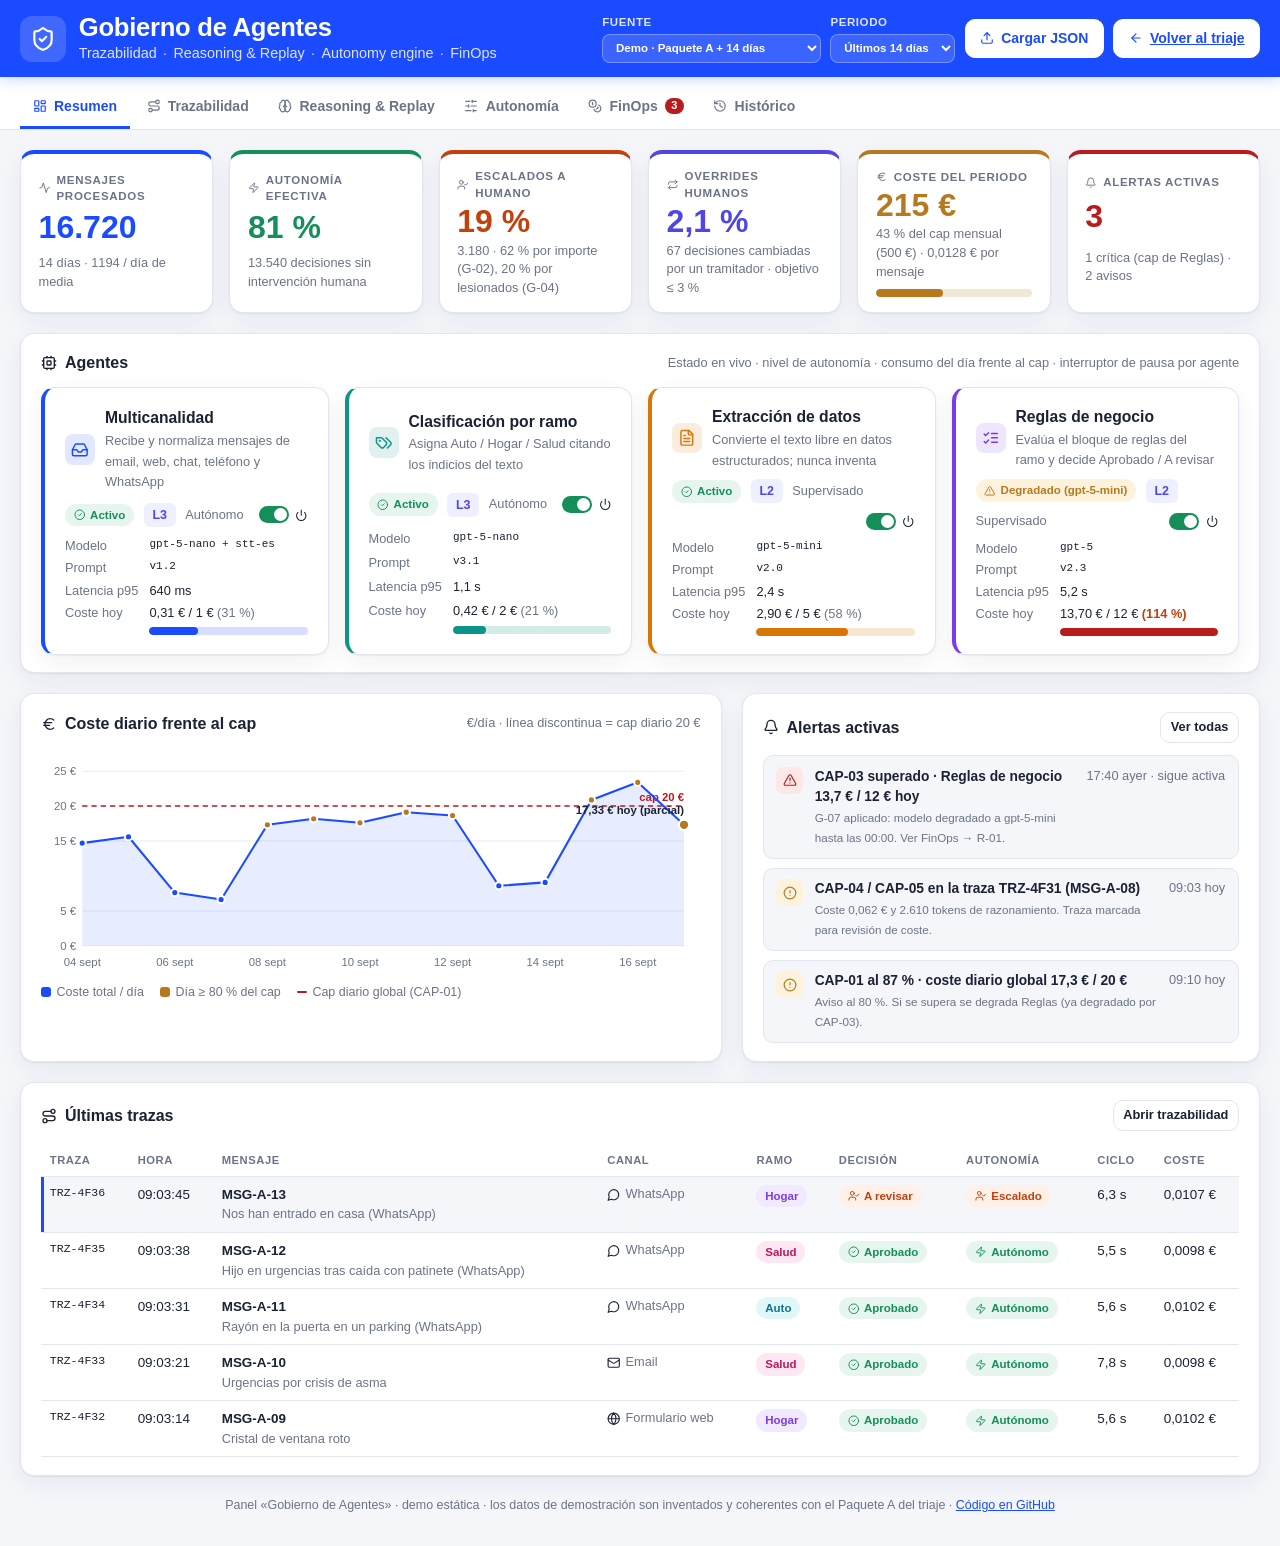
==== gobierno.html @ 25b513ad "Panel Gobierno de Agentes (maqueta), iconos Lucide en toda la web y fase Trazabilidad - Cabecera: «R" ====
<!DOCTYPE html>
<html lang="es">
<head>
  <meta charset="utf-8">
  <meta name="viewport" content="width=device-width, initial-scale=1">
  <title>Gobierno de Agentes — Triage de mensajes</title>
  <meta name="description" content="Panel de control agéntico del triaje de seguros: trazabilidad y observabilidad de los agentes, Reasoning & Replay, Autonomy engine y FinOps con caps de consumo.">
  <link rel="stylesheet" href="gobierno.css">
</head>
<body>
<header class="topbar">
  <div class="brand">
    <div class="brand-ico" id="brand-ico"></div>
    <div>
      <h1>Gobierno de Agentes</h1>
      <p class="sub"><span>Trazabilidad</span><span class="sep">·</span><span>Reasoning &amp; Replay</span><span class="sep">·</span><span>Autonomy engine</span><span class="sep">·</span><span>FinOps</span></p>
    </div>
  </div>
  <div class="right">
    <label class="f" style="color:rgba(255,255,255,.85)">Fuente
      <select id="fuente" aria-label="Fuente de datos" style="background:rgba(255,255,255,.14);color:#fff;border-color:rgba(255,255,255,.3)">
        <option value="demo">Demo · Paquete A + 14 días</option>
        <option value="sesion">Sesión actual (registro del triaje)</option>
        <option value="archivo" disabled>Archivo JSON cargado</option>
      </select>
    </label>
    <label class="f" style="color:rgba(255,255,255,.85)">Periodo
      <select id="periodo" aria-label="Periodo" style="background:rgba(255,255,255,.14);color:#fff;border-color:rgba(255,255,255,.3)">
        <option value="14">Últimos 14 días</option><option value="7">Últimos 7 días</option><option value="1">Hoy</option>
      </select>
    </label>
    <input id="file-json" type="file" accept="application/json,.json" hidden>
    <button class="btn btn-white" type="button" id="btn-json"></button>
    <a class="btn btn-white" id="btn-back" href="index.html"></a>
  </div>
</header>
<p id="fuente-status" class="foot" role="status" aria-live="polite" style="padding:.5rem 1rem 0"></p>
<nav class="tabs" id="tabs" aria-label="Secciones"></nav>
<div class="tip" id="tip"></div>

<!-- ───────────── RESUMEN ───────────── -->
<section class="view is-active" data-view="resumen">
  <div class="kpis" id="kpis"></div>
  <div class="card">
    <div class="card-head"><h2 id="h-agentes"></h2><span class="muted small">Estado en vivo · nivel de autonomía · consumo del día frente al cap · interruptor de pausa por agente</span></div>
    <div class="agents" id="agents"></div>
  </div>
  <div class="two">
    <div class="card">
      <div class="card-head"><h2 id="h-coste"></h2><span class="muted small" id="coste-sub">€/día · línea discontinua = cap diario</span></div>
      <div id="chart-coste"></div>
      <div class="legend" id="legend-coste"></div>
    </div>
    <div class="card">
      <div class="card-head"><h2 id="h-alertas"></h2><button class="btn btn-sm" type="button">Ver todas</button></div>
      <div class="alerts" id="alerts"></div>
    </div>
  </div>
  <div class="card">
    <div class="card-head"><h2 id="h-ultimas"></h2><button class="btn btn-sm" type="button" data-goto="trazas">Abrir trazabilidad</button></div>
    <div class="tw"><table><thead><tr><th>Traza</th><th>Hora</th><th>Mensaje</th><th>Canal</th><th>Ramo</th><th>Decisión</th><th>Autonomía</th><th>Ciclo</th><th>Coste</th></tr></thead><tbody id="ultimas"></tbody></table></div>
  </div>
</section>

<!-- ───────────── TRAZABILIDAD ───────────── -->
<section class="view" data-view="trazas">
  <div class="card">
    <div class="card-head">
      <h2 id="h-trazas"></h2>
      <div class="row">
        <label class="f">Agente<select id="f-agente"><option value="">Todos</option><option value="multicanal">Multicanalidad</option><option value="clasificacion">Clasificación</option><option value="extraccion">Extracción</option><option value="reglas">Reglas</option></select></label>
        <label class="f">Canal<select id="f-canal"><option value="">Todos</option><option value="email">Email</option><option value="web">Formulario web</option><option value="chat">Chat</option><option value="telefono">Teléfono</option><option value="whatsapp">WhatsApp</option></select></label>
        <label class="f">Decisión<select id="f-dec"><option value="">Todas</option><option value="DESPEJADO">Aprobado</option><option value="REVISION">A revisar</option></select></label>
        <label class="f">Resultado<select id="f-res"><option value="">Todos</option><option value="auto">Autónomo</option><option value="humano">Escalado a humano</option><option value="override">Con override</option><option value="incidencia">Con incidencia</option></select></label>
        <button class="btn btn-sm" type="button" id="btn-export-trazas"></button>
      </div>
    </div>
    <div class="tw"><table><thead><tr><th>Traza</th><th>Hora</th><th>Mensaje</th><th>Canal</th><th>Ramo</th><th>Decisión</th><th>Autonomía</th><th>Conf.</th><th>Ciclo</th><th>Tokens</th><th>Coste</th><th>Incidencias</th></tr></thead><tbody id="trazas"></tbody></table></div>
  </div>
  <div class="card" id="traza-detalle"></div>
</section>

<!-- ───────────── REASONING & REPLAY ───────────── -->
<section class="view" data-view="replay">
  <div class="two">
    <div class="card">
      <div class="card-head"><h2 id="h-reasoning"></h2><label class="f">Traza<select id="sel-traza"></select></label></div>
      <p class="muted small" style="margin-bottom:.8rem">Razonamiento resumido por agente tal y como quedó registrado (entrada → razonamiento → salida → políticas evaluadas). No es la cadena de pensamiento cruda del modelo: es el registro estructurado que devuelve cada agente.</p>
      <div class="steps" id="steps"></div>
    </div>
    <div class="detail">
      <div class="card">
        <div class="card-head"><h2 id="h-replay"></h2></div>
        <div class="row" style="margin-bottom:.8rem">
          <label class="f">Modo<select id="rp-modo"><option value="identico">Idéntico — mismos prompts y modelos (verificación determinista)</option><option value="whatif">What-if — cambiar modelo o versión de prompt</option></select></label>
          <label class="f">Modelo de Reglas<select id="rp-modelo"><option>gpt-5 (actual)</option><option>gpt-5-mini</option><option>gpt-5-nano</option></select></label>
          <label class="f">Prompt Reglas<select id="rp-prompt"><option>v2.3 (actual)</option><option>v2.4 (candidata)</option><option>v2.2</option></select></label>
          <button class="btn btn-primary btn-sm" type="button" id="btn-replay"></button>
        </div>
        <div class="diff" id="rp-diff"></div>
      </div>
      <div class="card">
        <div class="card-head"><h2 id="h-replays"></h2></div>
        <div class="tw"><table><thead><tr><th>Replay</th><th>Fecha</th><th>Traza</th><th>Modo</th><th>Cambio</th><th>Ramo</th><th>Decisión</th><th>Δ coste</th><th>Δ latencia</th><th>Usuario</th></tr></thead><tbody id="replays"></tbody></table></div>
      </div>
    </div>
  </div>
</section>

<!-- ───────────── AUTONOMÍA ───────────── -->
<section class="view" data-view="autonomia">
  <div class="kpis" id="kpis-aut"></div>
  <div class="card">
    <div class="card-head"><h2 id="h-niveles"></h2><span class="muted small">Cada agente opera en un nivel; el motor escala a humano cuando un guardrail no se cumple</span></div>
    <div class="levels" id="levels"></div>
    <div class="agents" id="agents-aut" style="margin-top:1rem"></div>
  </div>
  <div class="two">
    <div class="card">
      <div class="card-head"><h2 id="h-guardrails"></h2><button class="btn btn-sm" type="button" id="btn-new-policy"></button></div>
      <div class="tw"><table><thead><tr><th>Id</th><th>Agente</th><th>Condición</th><th>Acción</th><th>Disparos 14 d</th><th>Estado</th></tr></thead><tbody id="policies"></tbody></table></div>
    </div>
    <div class="card">
      <div class="card-head"><h2 id="h-cambios"></h2></div>
      <div class="tw"><table><thead><tr><th>Fecha</th><th>Agente</th><th>Cambio</th><th>Motivo</th><th>Usuario</th></tr></thead><tbody id="cambios"></tbody></table></div>
    </div>
  </div>
</section>

<!-- ───────────── FINOPS ───────────── -->
<section class="view" data-view="finops">
  <div class="kpis" id="kpis-fin"></div>
  <div class="card">
    <div class="card-head"><h2 id="h-caps"></h2><button class="btn btn-sm" type="button" id="btn-new-cap"></button></div>
    <div class="tw"><table><thead><tr><th>Cap</th><th>Ámbito</th><th>Tipo</th><th>Límite</th><th>Consumo</th><th style="min-width:180px">Uso</th><th>Acción al superar</th><th>Estado</th></tr></thead><tbody id="caps"></tbody></table></div>
  </div>
  <div class="two">
    <div class="card">
      <div class="card-head"><h2 id="h-coste-ag"></h2><span class="muted small">€/día apilado por agente</span></div>
      <div id="chart-stack"></div>
      <div class="legend" id="legend-stack"></div>
    </div>
    <div class="card">
      <div class="card-head"><h2 id="h-tokens"></h2><span class="muted small">Lote actual · miles de tokens</span></div>
      <div id="chart-tokens"></div>
      <div class="legend" id="legend-tokens"></div>
    </div>
  </div>
  <div class="card">
    <div class="card-head"><h2 id="h-reco"></h2></div>
    <div class="alerts" id="recos"></div>
  </div>
</section>

<!-- ───────────── HISTÓRICO ───────────── -->
<section class="view" data-view="historico">
  <div class="card">
    <div class="card-head"><h2 id="h-hist"></h2><div class="chips" id="hist-chips"></div></div>
    <div class="timeline" id="timeline"></div>
  </div>
</section>
<p class="foot">Panel «Gobierno de Agentes» · demo estática · los datos de demostración son inventados y coherentes con el Paquete A del triaje · <a href="https://github.com/nachoenjuto/fnol-triage" target="_blank" rel="noopener">Código en GitHub</a></p>
  <script src="icons.js"></script>
  <script src="data/gobierno.js"></script>
  <script src="gobierno.js"></script>
</body>
</html>
---- gobierno.css ----
/* Panel «Gobierno de Agentes» — hoja autosuficiente con los mismos tokens que styles.css */
:root {
  --bg: #f4f6fa; --surface: #ffffff; --text: #1a2233; --muted: #6b7486; --border: #e1e6ef;
  --primary: #1B4BFF; --header: #1B4BFF; --primary-ink: #fff;
  --ok: #148f5a; --ok-bg: #e6f6ee; --review: #c2410c; --review-bg: #fff1e8; --time: #4f46e5; --time-bg: #eef0ff;
  --warn: #b7791f; --warn-bg: #fdf3dc; --crit: #b91c1c; --crit-bg: #fde8e8;
  --auto: #0e7490; --auto-bg: #e0f7fa; --hogar: #7c3aed; --hogar-bg: #f1eafe; --salud: #be185d; --salud-bg: #fce7f3;
  --ag-multicanal: #1B4BFF; --ag-clasificacion: #0d9488; --ag-extraccion: #d97706; --ag-reglas: #7c3aed; --ag-ia: #4f46e5; --ag-local: #6b7486;
  --grid: #e8ecf3; --radius: 14px; --shadow: 0 1px 2px rgba(20,30,60,.06), 0 8px 24px rgba(20,30,60,.06);
  color-scheme: light;
}
@media (prefers-color-scheme: dark) { :root:not([data-theme="light"]) {
  --bg: #0f1420; --surface: #182034; --text: #e8ecf5; --muted: #97a1b8; --border: #2a3450;
  --ok-bg: #0f2e22; --review-bg: #3a1d0e; --time-bg: #1c1f4a; --warn-bg: #3a2c07; --crit-bg: #3b1212;
  --auto-bg: #0b2f36; --hogar-bg: #2a1a4d; --salud-bg: #451028;
  --ag-multicanal: #4f7bff; --ag-clasificacion: #0fa393; --ag-extraccion: #c47e14; --ag-reglas: #9b7cf5; --ag-ia: #8b87f5; --ag-local: #97a1b8;
  --grid: #24304a; --shadow: 0 1px 2px rgba(0,0,0,.4), 0 8px 24px rgba(0,0,0,.35); color-scheme: dark; } }
:root[data-theme="dark"] {
  --bg: #0f1420; --surface: #182034; --text: #e8ecf5; --muted: #97a1b8; --border: #2a3450;
  --ok-bg: #0f2e22; --review-bg: #3a1d0e; --time-bg: #1c1f4a; --warn-bg: #3a2c07; --crit-bg: #3b1212;
  --auto-bg: #0b2f36; --hogar-bg: #2a1a4d; --salud-bg: #451028;
  --ag-multicanal: #4f7bff; --ag-clasificacion: #0fa393; --ag-extraccion: #c47e14; --ag-reglas: #9b7cf5; --ag-ia: #8b87f5; --ag-local: #97a1b8;
  --grid: #24304a; --shadow: 0 1px 2px rgba(0,0,0,.4), 0 8px 24px rgba(0,0,0,.35); color-scheme: dark; }

* { box-sizing: border-box; }
body { margin: 0; font-family: -apple-system, BlinkMacSystemFont, "Segoe UI", Inter, Roboto, sans-serif; background: var(--bg); color: var(--text); line-height: 1.45; font-size: 14px; }
h1, h2, h3, h4, p { margin: 0; }
h1 { font-size: 1.6rem; letter-spacing: -.01em; line-height: 1.1; }
h2 { font-size: 1rem; }
h3 { font-size: .72rem; text-transform: uppercase; letter-spacing: .07em; color: var(--muted); font-weight: 700; }
a { color: var(--primary); }
svg.i, svg.lucide-svg { width: 1em; height: 1em; flex: none; vertical-align: -.15em; }
.mono { font-family: ui-monospace, SFMono-Regular, Menlo, monospace; font-size: .86em; }
.tnum { font-variant-numeric: tabular-nums; }
.muted { color: var(--muted); }
.small { font-size: .8rem; }

/* Cabecera igual que la app */
.topbar { display: flex; align-items: center; justify-content: space-between; gap: 1rem; padding: .8rem 1.25rem; background: var(--header); color: #fff; position: sticky; top: 0; z-index: 5; box-shadow: 0 2px 12px rgba(27,75,255,.25); }
.brand { display: flex; align-items: center; gap: .8rem; }
.brand-ico { width: 46px; height: 46px; border-radius: 12px; background: rgba(255,255,255,.16); display: grid; place-items: center; }
.brand-ico svg { width: 26px; height: 26px; }
.brand .sub { color: rgba(255,255,255,.85); font-size: .9rem; display: flex; gap: .4rem; flex-wrap: wrap; align-items: center; margin-top: .15rem; }
.brand .sub .sep { color: #ffd166; }
.topbar .right { display: flex; align-items: center; gap: .6rem; flex-wrap: wrap; }
.btn { font: inherit; font-weight: 600; padding: .5rem .9rem; border-radius: 10px; cursor: pointer; border: 1px solid var(--border); background: var(--surface); color: var(--text); display: inline-flex; align-items: center; gap: .45rem; transition: background .15s, transform .06s; }
.btn:hover { background: var(--bg); } .btn:active { transform: translateY(1px); }
.btn:focus-visible { outline: 2px solid var(--primary); outline-offset: 2px; }
.btn-primary { background: var(--primary); color: #fff; border-color: var(--primary); } .btn-primary:hover { background: #1849c9; }
.btn-sm { padding: .32rem .6rem; font-size: .8rem; }
.btn-white { background: #fff; color: var(--header); border-color: #fff; } .btn-white:hover { background: #eef2ff; }
.pill { font-size: .72rem; font-weight: 700; padding: .18rem .55rem; border-radius: 999px; white-space: nowrap; display: inline-flex; align-items: center; gap: .3rem; }
.pill-ok { background: var(--ok-bg); color: var(--ok); } .pill-review { background: var(--review-bg); color: var(--review); }
.pill-warn { background: var(--warn-bg); color: var(--warn); } .pill-crit { background: var(--crit-bg); color: var(--crit); }
.pill-time { background: var(--time-bg); color: var(--time); } .pill-muted { background: var(--bg); color: var(--muted); border: 1px solid var(--border); }
.pill-auto { background: var(--auto-bg); color: var(--auto); } .pill-hogar { background: var(--hogar-bg); color: var(--hogar); } .pill-salud { background: var(--salud-bg); color: var(--salud); }
.ag { --c: var(--primary); display: inline-flex; align-items: center; gap: .35rem; font-weight: 600; }
.ag .dot { width: .6rem; height: .6rem; border-radius: 3px; background: var(--c); flex: none; }
.ag-ico { --c: var(--primary); width: 1.9rem; height: 1.9rem; border-radius: 8px; display: inline-grid; place-items: center; color: var(--c); background: color-mix(in srgb, var(--c) 13%, transparent); flex: none; }
.ag-ico svg { width: 1.1rem; height: 1.1rem; }

/* Pestañas */
.tabs { display: flex; gap: .25rem; padding: .6rem 1.25rem 0; background: var(--surface); border-bottom: 1px solid var(--border); overflow-x: auto; position: sticky; top: 63px; z-index: 4; }
.tab { font: inherit; font-weight: 600; color: var(--muted); background: none; border: 0; border-bottom: 3px solid transparent; padding: .6rem .8rem; cursor: pointer; white-space: nowrap; display: inline-flex; align-items: center; gap: .45rem; }
.tab:hover { color: var(--text); } .tab.is-active { color: var(--primary); border-bottom-color: var(--primary); }
.tab .n { font-size: .68rem; background: var(--crit); color: #fff; border-radius: 999px; padding: 0 .4rem; }
.view { display: none; padding: 1.25rem; gap: 1.25rem; grid-template-columns: 1fr; max-width: 1400px; margin: 0 auto; }
.view.is-active { display: grid; }
.card { background: var(--surface); border: 1px solid var(--border); border-radius: var(--radius); padding: 1.1rem 1.25rem; box-shadow: var(--shadow); min-width: 0; }
.card-head { display: flex; justify-content: space-between; align-items: center; gap: 1rem; flex-wrap: wrap; margin-bottom: .8rem; }
.card-head h2 { display: flex; align-items: center; gap: .5rem; }
.two { display: grid; grid-template-columns: 1.15fr .85fr; gap: 1.25rem; } .three { display: grid; grid-template-columns: repeat(3, 1fr); gap: 1.25rem; }
@media (max-width: 960px) { .two, .three { grid-template-columns: 1fr; } }

/* KPI */
.kpis { display: grid; grid-template-columns: repeat(auto-fit, minmax(190px, 1fr)); gap: 1rem; }
.kpi { border-top: 4px solid var(--border); display: grid; gap: .2rem; padding: .9rem 1.1rem; }
.kpi .l { font-size: .72rem; font-weight: 700; text-transform: uppercase; letter-spacing: .06em; color: var(--muted); display: flex; align-items: center; gap: .4rem; }
.kpi .v { font-size: 2rem; font-weight: 800; line-height: 1.05; }
.kpi .s { font-size: .8rem; color: var(--muted); }
.kpi-ok { border-top-color: var(--ok); } .kpi-ok .v { color: var(--ok); }
.kpi-review { border-top-color: var(--review); } .kpi-review .v { color: var(--review); }
.kpi-time { border-top-color: var(--time); } .kpi-time .v { color: var(--time); }
.kpi-warn { border-top-color: var(--warn); } .kpi-warn .v { color: var(--warn); }
.kpi-crit { border-top-color: var(--crit); } .kpi-crit .v { color: var(--crit); }
.kpi-primary { border-top-color: var(--primary); } .kpi-primary .v { color: var(--primary); }
.meter { height: 8px; border-radius: 999px; background: color-mix(in srgb, var(--c, var(--primary)) 18%, transparent); overflow: hidden; margin-top: .3rem; }
.meter > i { display: block; height: 100%; background: var(--c, var(--primary)); border-radius: 999px; }

/* Agentes */
.agents { display: grid; grid-template-columns: repeat(auto-fit, minmax(250px, 1fr)); gap: 1rem; }
.agent { --c: var(--primary); border-left: 4px solid var(--c); display: grid; gap: .55rem; }
.agent .top { display: flex; align-items: center; gap: .6rem; }
.agent .top strong { font-size: .98rem; }
.agent dl { display: grid; grid-template-columns: max-content 1fr; gap: .2rem .7rem; margin: 0; font-size: .8rem; }
.agent dt { color: var(--muted); } .agent dd { margin: 0; }
.switch { display: inline-flex; align-items: center; gap: .4rem; font-size: .78rem; font-weight: 600; margin-left: auto; cursor: pointer; }
.switch i { width: 30px; height: 17px; border-radius: 999px; background: var(--ok); position: relative; display: inline-block; }
.switch i::after { content: ''; position: absolute; top: 2px; left: 15px; width: 13px; height: 13px; border-radius: 50%; background: #fff; }
.switch.off i { background: var(--muted); } .switch.off i::after { left: 2px; }

/* Tablas */
.tw { overflow-x: auto; }
table { width: 100%; border-collapse: collapse; font-size: .84rem; }
th, td { text-align: left; padding: .5rem .55rem; border-bottom: 1px solid var(--border); vertical-align: top; white-space: nowrap; }
th { font-size: .7rem; text-transform: uppercase; letter-spacing: .05em; color: var(--muted); }
td.wrap { white-space: normal; min-width: 220px; }
tbody tr.clickable { cursor: pointer; } tbody tr.clickable:hover, tbody tr.is-sel { background: var(--bg); }
tr.is-sel td:first-child { box-shadow: inset 3px 0 0 var(--primary); }

/* Alertas */
.alerts { display: grid; gap: .55rem; }
.alert { display: grid; grid-template-columns: auto 1fr auto; gap: .7rem; align-items: start; padding: .65rem .8rem; border-radius: 10px; border: 1px solid var(--border); background: var(--bg); }
.alert .ico { width: 1.7rem; height: 1.7rem; border-radius: 7px; display: grid; place-items: center; }
.alert.crit .ico { background: var(--crit-bg); color: var(--crit); } .alert.warn .ico { background: var(--warn-bg); color: var(--warn); } .alert.info .ico { background: var(--time-bg); color: var(--time); } .alert.ok .ico { background: var(--ok-bg); color: var(--ok); }
.alert b { display: block; font-size: .86rem; } .alert small { color: var(--muted); }

/* Gráficos */
.chart { width: 100%; height: auto; display: block; }
.chart text { fill: var(--muted); font-size: 11px; font-family: inherit; }
.chart .grid line { stroke: var(--grid); stroke-width: 1; }
.chart .axis { stroke: var(--border); }
.legend { display: flex; gap: 1rem; flex-wrap: wrap; font-size: .78rem; color: var(--muted); margin-top: .5rem; }
.legend span { display: inline-flex; align-items: center; gap: .35rem; }
.legend i { width: 10px; height: 10px; border-radius: 3px; display: inline-block; }
.tip { position: fixed; pointer-events: none; background: var(--text); color: var(--bg); font-size: .75rem; padding: .35rem .55rem; border-radius: 6px; z-index: 20; display: none; white-space: nowrap; }

/* Waterfall de spans */
.spans { display: grid; gap: .45rem; }
.span { display: grid; grid-template-columns: 150px 1fr 110px; gap: .7rem; align-items: center; font-size: .8rem; }
.span .bar { --c: var(--primary); height: 18px; position: relative; background: color-mix(in srgb, var(--c) 10%, transparent); border-radius: 5px; }
.span .bar i { position: absolute; top: 0; height: 100%; background: var(--c); border-radius: 5px; opacity: .85; }
.span .bar em { position: absolute; top: 0; height: 100%; display: flex; align-items: center; font-style: normal; font-size: .7rem; padding-left: .35rem; color: var(--text); }
.span .r { text-align: right; color: var(--muted); }
.detail { display: grid; gap: 1rem; }
.kv { display: grid; grid-template-columns: max-content 1fr; gap: .25rem .8rem; margin: 0; font-size: .82rem; }
.kv dt { color: var(--muted); font-weight: 600; } .kv dd { margin: 0; overflow-wrap: anywhere; }
.box { background: var(--bg); border: 1px solid var(--border); border-radius: 9px; padding: .7rem .8rem; font-size: .82rem; }

/* Reasoning */
.steps { display: grid; gap: .8rem; }
.step { --c: var(--primary); border-left: 3px solid var(--c); padding: .2rem 0 .2rem .9rem; display: grid; gap: .4rem; }
.step .h { display: flex; align-items: center; gap: .5rem; flex-wrap: wrap; }
.step ul { margin: 0; padding-left: 1.1rem; font-size: .82rem; display: grid; gap: .15rem; }
.step .io { display: grid; grid-template-columns: 1fr 1fr; gap: .6rem; } @media (max-width: 760px) { .step .io { grid-template-columns: 1fr; } }
.policy { display: inline-flex; align-items: center; gap: .3rem; font-size: .72rem; font-weight: 600; padding: .1rem .45rem; border-radius: 6px; border: 1px solid var(--border); }
.policy.pass { color: var(--ok); } .policy.fail { color: var(--crit); background: var(--crit-bg); border-color: transparent; } .policy.na { color: var(--muted); }
.diff { display: grid; grid-template-columns: 1fr 1fr; gap: .8rem; } @media (max-width: 760px) { .diff { grid-template-columns: 1fr; } }
.diff .box h4 { font-size: .75rem; text-transform: uppercase; letter-spacing: .05em; color: var(--muted); margin-bottom: .4rem; }
.delta { font-weight: 700; } .delta.down { color: var(--ok); } .delta.up { color: var(--review); } .delta.same { color: var(--muted); }
.row { display: flex; gap: .6rem; align-items: center; flex-wrap: wrap; }
select, input[type="text"] { font: inherit; padding: .4rem .55rem; border: 1px solid var(--border); border-radius: 8px; background: var(--bg); color: var(--text); }
label.f { display: grid; gap: .2rem; font-size: .72rem; font-weight: 700; text-transform: uppercase; letter-spacing: .05em; color: var(--muted); }
.chips { display: flex; gap: .4rem; flex-wrap: wrap; }
.chip { font: inherit; font-size: .78rem; font-weight: 600; padding: .25rem .65rem; border-radius: 999px; border: 1px solid var(--border); background: var(--surface); color: var(--muted); cursor: pointer; }
.chip.is-active { background: var(--primary); color: #fff; border-color: var(--primary); }

/* Niveles de autonomía */
.levels { display: grid; grid-template-columns: repeat(4, 1fr); gap: .6rem; } @media (max-width: 760px) { .levels { grid-template-columns: 1fr 1fr; } }
.level { border: 1px solid var(--border); border-radius: 10px; padding: .6rem .7rem; font-size: .8rem; display: grid; gap: .2rem; }
.level b { font-size: .95rem; } .level.is-cur { border-color: var(--primary); background: var(--time-bg); }
.lvl { display: inline-grid; place-items: center; min-width: 2rem; height: 1.5rem; border-radius: 6px; font-weight: 800; font-size: .78rem; background: var(--time-bg); color: var(--time); }

/* Histórico */
.timeline { display: grid; gap: 0; }
.day { font-size: .72rem; font-weight: 700; text-transform: uppercase; letter-spacing: .06em; color: var(--muted); padding: .9rem 0 .4rem; border-bottom: 1px solid var(--border); }
.ev { display: grid; grid-template-columns: 58px 1.9rem 1fr auto; gap: .7rem; align-items: start; padding: .55rem 0; border-bottom: 1px solid var(--border); font-size: .84rem; }
.ev .t { color: var(--muted); font-variant-numeric: tabular-nums; padding-top: .15rem; }
.ev .ico { width: 1.7rem; height: 1.7rem; border-radius: 7px; display: grid; place-items: center; color: var(--c); background: color-mix(in srgb, var(--c) 13%, transparent); }
.ev small { color: var(--muted); display: block; }
.foot { text-align: center; color: var(--muted); font-size: .78rem; padding: 0 1rem 2rem; }
.foot:empty { display: none; }
.topbar label.f { color: rgba(255,255,255,.85); }
@media (max-width: 600px) { .topbar { flex-direction: column; align-items: flex-start; } .tabs { top: 0; position: static; } .span { grid-template-columns: 1fr; gap: .2rem; } .span .r { text-align: left; } .alert { grid-template-columns: auto 1fr; } .kpi .v { font-size: 1.6rem; } }
@media (prefers-reduced-motion: reduce) { * { transition: none !important; } }
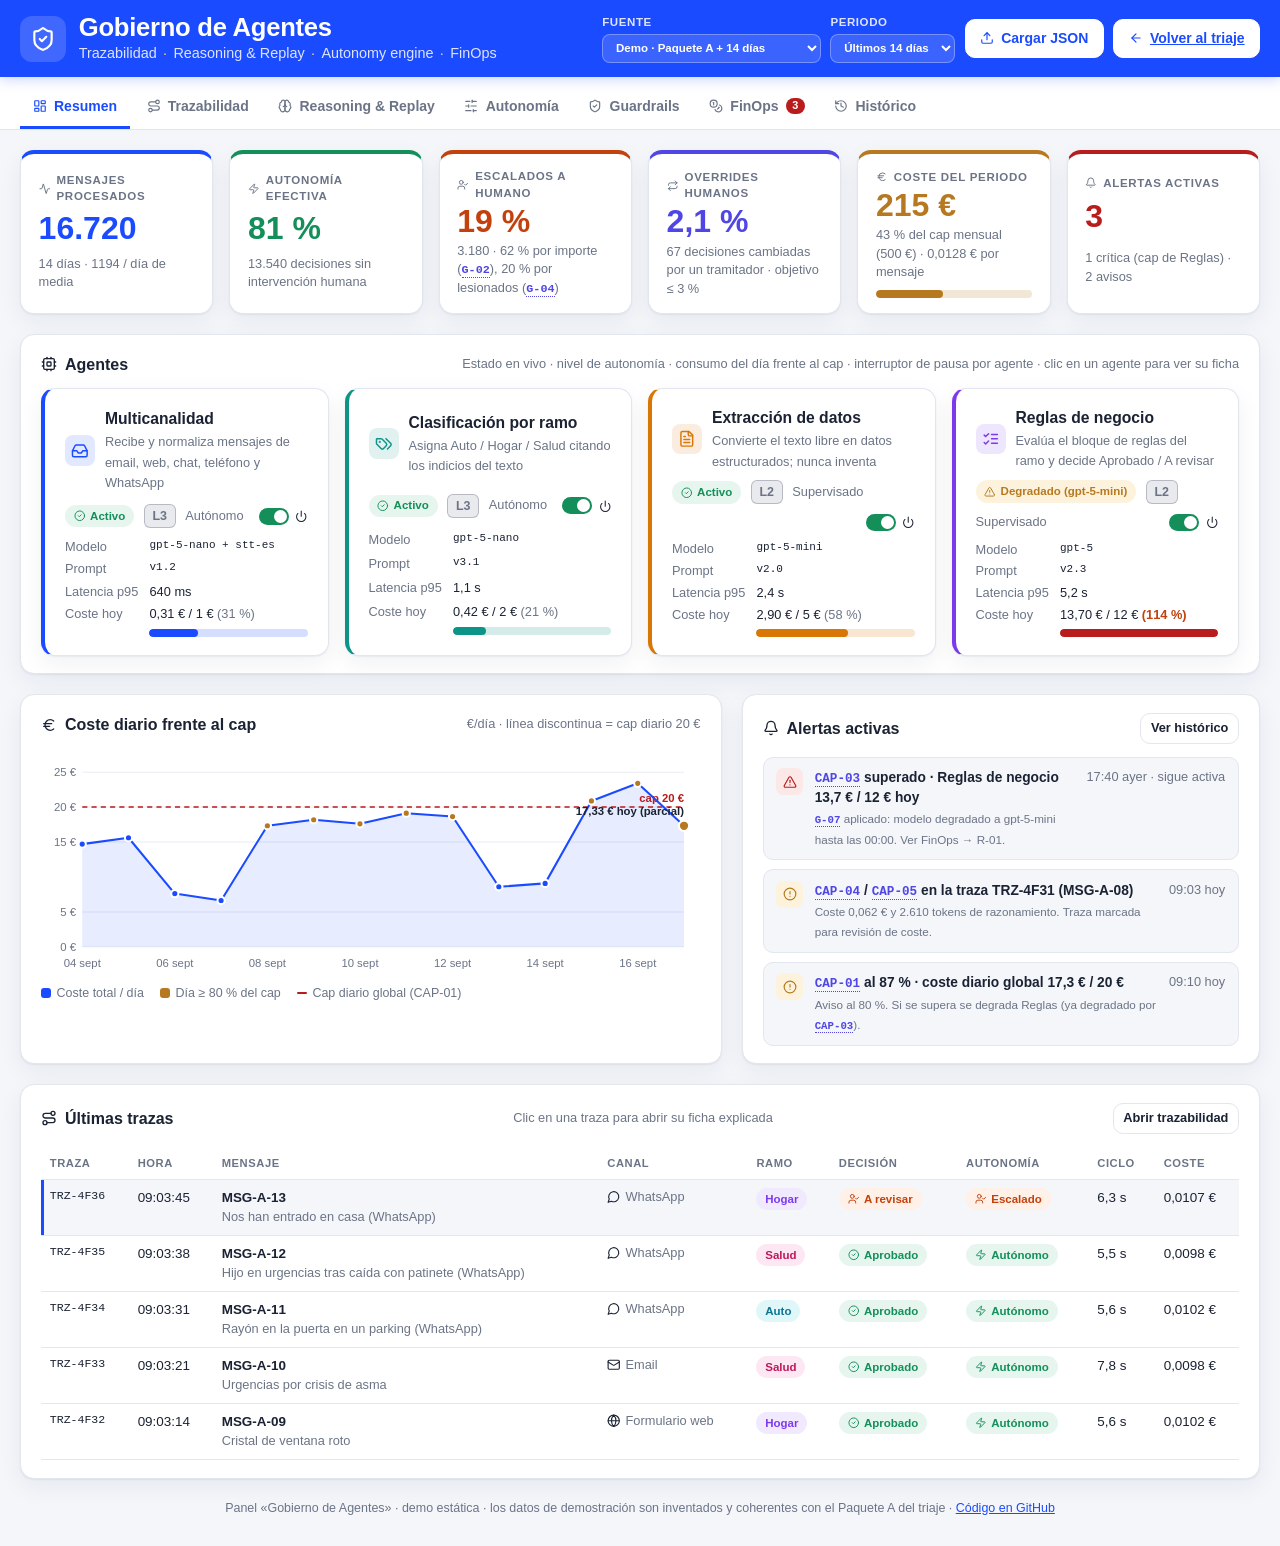
==== commit 412e9b38: "Panel de gobierno v2: Guardrails, fichas modales, panel fijo, modelos y gráficos interactivos - Pest" ====
--- a/gobierno.html
+++ b/gobierno.html
@@ -42,7 +42,7 @@
 <section class="view is-active" data-view="resumen">
   <div class="kpis" id="kpis"></div>
   <div class="card">
-    <div class="card-head"><h2 id="h-agentes"></h2><span class="muted small">Estado en vivo · nivel de autonomía · consumo del día frente al cap · interruptor de pausa por agente</span></div>
+    <div class="card-head"><h2 id="h-agentes"></h2><span class="muted small">Estado en vivo · nivel de autonomía · consumo del día frente al cap · interruptor de pausa por agente · clic en un agente para ver su ficha</span></div>
     <div class="agents" id="agents"></div>
   </div>
   <div class="two">
@@ -52,44 +52,57 @@
       <div class="legend" id="legend-coste"></div>
     </div>
     <div class="card">
-      <div class="card-head"><h2 id="h-alertas"></h2><button class="btn btn-sm" type="button">Ver todas</button></div>
+      <div class="card-head"><h2 id="h-alertas"></h2><button class="btn btn-sm" type="button" data-goto="historico">Ver histórico</button></div>
       <div class="alerts" id="alerts"></div>
     </div>
   </div>
   <div class="card">
-    <div class="card-head"><h2 id="h-ultimas"></h2><button class="btn btn-sm" type="button" data-goto="trazas">Abrir trazabilidad</button></div>
+    <div class="card-head"><h2 id="h-ultimas"></h2><span class="muted small">Clic en una traza para abrir su ficha explicada</span><button class="btn btn-sm" type="button" data-goto="trazas">Abrir trazabilidad</button></div>
     <div class="tw"><table><thead><tr><th>Traza</th><th>Hora</th><th>Mensaje</th><th>Canal</th><th>Ramo</th><th>Decisión</th><th>Autonomía</th><th>Ciclo</th><th>Coste</th></tr></thead><tbody id="ultimas"></tbody></table></div>
   </div>
 </section>
 
 <!-- ───────────── TRAZABILIDAD ───────────── -->
 <section class="view" data-view="trazas">
+  <div class="card detalle-fijo" id="traza-detalle"></div>
   <div class="card">
     <div class="card-head">
       <h2 id="h-trazas"></h2>
       <div class="row">
-        <label class="f">Agente<select id="f-agente"><option value="">Todos</option><option value="multicanal">Multicanalidad</option><option value="clasificacion">Clasificación</option><option value="extraccion">Extracción</option><option value="reglas">Reglas</option></select></label>
-        <label class="f">Canal<select id="f-canal"><option value="">Todos</option><option value="email">Email</option><option value="web">Formulario web</option><option value="chat">Chat</option><option value="telefono">Teléfono</option><option value="whatsapp">WhatsApp</option></select></label>
-        <label class="f">Decisión<select id="f-dec"><option value="">Todas</option><option value="DESPEJADO">Aprobado</option><option value="REVISION">A revisar</option></select></label>
-        <label class="f">Resultado<select id="f-res"><option value="">Todos</option><option value="auto">Autónomo</option><option value="humano">Escalado a humano</option><option value="override">Con override</option><option value="incidencia">Con incidencia</option></select></label>
-        <button class="btn btn-sm" type="button" id="btn-export-trazas"></button>
-      </div>
-    </div>
-    <div class="tw"><table><thead><tr><th>Traza</th><th>Hora</th><th>Mensaje</th><th>Canal</th><th>Ramo</th><th>Decisión</th><th>Autonomía</th><th>Conf.</th><th>Ciclo</th><th>Tokens</th><th>Coste</th><th>Incidencias</th></tr></thead><tbody id="trazas"></tbody></table></div>
-  </div>
-  <div class="card" id="traza-detalle"></div>
+        <label class="f">Agente<select id="t-agente"><option value="">Todos</option><option value="multicanal">Multicanalidad</option><option value="clasificacion">Clasificación</option><option value="extraccion">Extracción</option><option value="reglas">Reglas</option></select></label>
+        <label class="f">Canal<select id="t-canal"><option value="">Todos</option><option value="email">Email</option><option value="web">Formulario web</option><option value="chat">Chat</option><option value="telefono">Teléfono</option><option value="whatsapp">WhatsApp</option></select></label>
+        <label class="f">Decisión<select id="t-dec"><option value="">Todas</option><option value="DESPEJADO">Aprobado</option><option value="REVISION">A revisar</option></select></label>
+        <label class="f">Resultado<select id="t-res"><option value="">Todos</option><option value="auto">Autónomo</option><option value="humano">Escalado a humano</option><option value="override">Con override</option><option value="incidencia">Con incidencia</option></select></label>
+      </div>
+      <button class="btn btn-sm" type="button" id="btn-export-trazas"></button>
+    </div>
+    <div class="tw"><table><thead><tr><th>Traza</th><th>Hora</th><th>Mensaje</th><th>Canal</th><th>Ramo</th><th>Decisión</th><th>Autonomía</th><th>Conf.</th><th>Ciclo</th><th>Tokens</th><th>Coste</th><th>Incidencias</th></tr></thead><tbody id="t-trazas"></tbody></table></div>
+  </div>
 </section>
 
 <!-- ───────────── REASONING & REPLAY ───────────── -->
 <section class="view" data-view="replay">
+  <details class="card lista-colapsable" id="r-lista" open>
+    <summary><span id="r-summary"></span><span class="muted small" id="r-summary-sel"></span></summary>
+    <div class="card-head" style="margin-top:.8rem">
+      <div class="row">
+        <label class="f">Agente<select id="r-agente"><option value="">Todos</option><option value="multicanal">Multicanalidad</option><option value="clasificacion">Clasificación</option><option value="extraccion">Extracción</option><option value="reglas">Reglas</option></select></label>
+        <label class="f">Canal<select id="r-canal"><option value="">Todos</option><option value="email">Email</option><option value="web">Formulario web</option><option value="chat">Chat</option><option value="telefono">Teléfono</option><option value="whatsapp">WhatsApp</option></select></label>
+        <label class="f">Decisión<select id="r-dec"><option value="">Todas</option><option value="DESPEJADO">Aprobado</option><option value="REVISION">A revisar</option></select></label>
+        <label class="f">Resultado<select id="r-res"><option value="">Todos</option><option value="auto">Autónomo</option><option value="humano">Escalado a humano</option><option value="override">Con override</option><option value="incidencia">Con incidencia</option></select></label>
+      </div>
+      <span class="muted small">Clic en una traza para cargar su razonamiento y su replay</span>
+    </div>
+    <div class="tw"><table><thead><tr><th>Traza</th><th>Hora</th><th>Mensaje</th><th>Canal</th><th>Ramo</th><th>Decisión</th><th>Autonomía</th><th>Conf.</th><th>Ciclo</th><th>Tokens</th><th>Coste</th><th>Incidencias</th></tr></thead><tbody id="r-trazas"></tbody></table></div>
+  </details>
   <div class="two">
     <div class="card">
-      <div class="card-head"><h2 id="h-reasoning"></h2><label class="f">Traza<select id="sel-traza"></select></label></div>
-      <p class="muted small" style="margin-bottom:.8rem">Razonamiento resumido por agente tal y como quedó registrado (entrada → razonamiento → salida → políticas evaluadas). No es la cadena de pensamiento cruda del modelo: es el registro estructurado que devuelve cada agente.</p>
+      <div class="card-head"><h2 id="h-reasoning"></h2><span class="muted small" id="r-traza-sel"></span></div>
+      <p class="muted small" style="margin-bottom:.8rem">Razonamiento resumido por agente tal y como quedó registrado (entrada → pasos → salida). No es la cadena de pensamiento cruda del modelo: es el registro estructurado que devuelve cada agente.</p>
       <div class="steps" id="steps"></div>
     </div>
     <div class="detail">
-      <div class="card">
+      <div class="card" id="card-replay">
         <div class="card-head"><h2 id="h-replay"></h2></div>
         <div class="row" style="margin-bottom:.8rem">
           <label class="f">Modo<select id="rp-modo"><option value="identico">Idéntico — mismos prompts y modelos (verificación determinista)</option><option value="whatif">What-if — cambiar modelo o versión de prompt</option></select></label>
@@ -111,19 +124,26 @@
 <section class="view" data-view="autonomia">
   <div class="kpis" id="kpis-aut"></div>
   <div class="card">
-    <div class="card-head"><h2 id="h-niveles"></h2><span class="muted small">Cada agente opera en un nivel; el motor escala a humano cuando un guardrail no se cumple</span></div>
+    <div class="card-head"><h2 id="h-niveles"></h2><span class="muted small">De rojo (manual) a verde (autónomo). Clic en un agente para ver su histórico; el interruptor pausa el agente</span></div>
     <div class="levels" id="levels"></div>
     <div class="agents" id="agents-aut" style="margin-top:1rem"></div>
   </div>
-  <div class="two">
-    <div class="card">
-      <div class="card-head"><h2 id="h-guardrails"></h2><button class="btn btn-sm" type="button" id="btn-new-policy"></button></div>
-      <div class="tw"><table><thead><tr><th>Id</th><th>Agente</th><th>Condición</th><th>Acción</th><th>Disparos 14 d</th><th>Estado</th></tr></thead><tbody id="policies"></tbody></table></div>
-    </div>
-    <div class="card">
-      <div class="card-head"><h2 id="h-cambios"></h2></div>
-      <div class="tw"><table><thead><tr><th>Fecha</th><th>Agente</th><th>Cambio</th><th>Motivo</th><th>Usuario</th></tr></thead><tbody id="cambios"></tbody></table></div>
-    </div>
+  <div class="card">
+    <div class="card-head"><h2 id="h-cambios"></h2><span class="muted small">Cambios de nivel, de modelo y de guardrails con su motivo y quién los aprobó</span></div>
+    <div class="tw"><table><thead><tr><th>Fecha</th><th>Agente</th><th>Cambio</th><th>Motivo</th><th>Usuario</th></tr></thead><tbody id="cambios"></tbody></table></div>
+  </div>
+</section>
+
+<!-- ───────────── GUARDRAILS ───────────── -->
+<section class="view" data-view="guardrails">
+  <div class="kpis" id="kpis-gr"></div>
+  <div class="card">
+    <div class="card-head"><h2 id="h-guardrails"></h2><span class="muted small">Condiciones que limitan la autonomía de cada agente · pasa el ratón por un código (G-04, CAP-03) en cualquier pestaña para ver su descripción</span><button class="btn btn-sm" type="button" id="btn-new-policy"></button></div>
+    <div class="tw"><table><thead><tr><th>Id</th><th>Agente</th><th>Condición</th><th>Acción</th><th>Severidad</th><th style="min-width:150px">Disparos 14 d</th><th>Estado</th></tr></thead><tbody id="policies"></tbody></table></div>
+  </div>
+  <div class="card">
+    <div class="card-head"><h2 id="h-disparos"></h2></div>
+    <div class="tw"><table><thead><tr><th>Fecha</th><th>Guardrail</th><th>Agente</th><th>Traza</th><th>Resultado</th></tr></thead><tbody id="disparos"></tbody></table></div>
   </div>
 </section>
 
@@ -136,17 +156,33 @@
   </div>
   <div class="two">
     <div class="card">
-      <div class="card-head"><h2 id="h-coste-ag"></h2><span class="muted small">€/día apilado por agente</span></div>
+      <div class="card-head"><h2 id="h-coste-ag"></h2><span class="muted small">€/día apilado por agente · clic en la leyenda para ocultar o mostrar un agente</span></div>
       <div id="chart-stack"></div>
       <div class="legend" id="legend-stack"></div>
     </div>
     <div class="card">
-      <div class="card-head"><h2 id="h-tokens"></h2><span class="muted small">Lote actual · miles de tokens</span></div>
+      <div class="card-head"><h2 id="h-tokens"></h2><span class="muted small">Lote actual · miles de tokens · clic en la leyenda para filtrar</span></div>
       <div id="chart-tokens"></div>
       <div class="legend" id="legend-tokens"></div>
     </div>
   </div>
   <div class="card">
+    <div class="card-head"><h2 id="h-modelos"></h2><span class="muted small">Consumo y éxito de cada modelo en los agentes que lo usan · 14 días</span></div>
+    <div class="tw"><table><thead><tr><th>Modelo</th><th>Proveedor</th><th>Precio in / out</th><th>Agentes</th><th>Llamadas</th><th>Tokens in · out · razonamiento</th><th>Coste 14 d</th><th style="min-width:120px">% del coste</th><th>p95</th><th>JSON válido</th><th>Sin reintento</th><th>Estable en replay</th><th>Precisión</th></tr></thead><tbody id="modelos"></tbody></table></div>
+    <div class="two" style="margin-top:1rem">
+      <div>
+        <h3 style="margin-bottom:.5rem">Coste por modelo y agente</h3>
+        <div id="chart-modelos"></div>
+        <div class="legend" id="legend-modelos"></div>
+      </div>
+      <div>
+        <h3 style="margin-bottom:.5rem">Tokens por modelo</h3>
+        <div id="chart-modelos-tok"></div>
+        <div class="legend" id="legend-modelos-tok"></div>
+      </div>
+    </div>
+  </div>
+  <div class="card">
     <div class="card-head"><h2 id="h-reco"></h2></div>
     <div class="alerts" id="recos"></div>
   </div>
@@ -159,6 +195,19 @@
     <div class="timeline" id="timeline"></div>
   </div>
 </section>
+
+<!-- Ficha de una traza (Resumen) -->
+<dialog id="modal-traza" class="modal" aria-labelledby="modal-traza-title">
+  <div class="modal-head"><h2 id="modal-traza-title"></h2><button class="btn btn-sm" type="button" data-close="modal-traza" aria-label="Cerrar"></button></div>
+  <div class="modal-body" id="modal-traza-body"></div>
+</dialog>
+
+<!-- Ficha de un agente (Resumen y Autonomía) -->
+<dialog id="modal-agente" class="modal" aria-labelledby="modal-agente-title">
+  <div class="modal-head"><h2 id="modal-agente-title"></h2><button class="btn btn-sm" type="button" data-close="modal-agente" aria-label="Cerrar"></button></div>
+  <div class="modal-body" id="modal-agente-body"></div>
+</dialog>
+
 <p class="foot">Panel «Gobierno de Agentes» · demo estática · los datos de demostración son inventados y coherentes con el Paquete A del triaje · <a href="https://github.com/nachoenjuto/fnol-triage" target="_blank" rel="noopener">Código en GitHub</a></p>
   <script src="icons.js"></script>
   <script src="data/gobierno.js"></script>
--- a/gobierno.css
+++ b/gobierno.css
@@ -60,7 +60,7 @@
 .ag-ico svg { width: 1.1rem; height: 1.1rem; }
 
 /* Pestañas */
-.tabs { display: flex; gap: .25rem; padding: .6rem 1.25rem 0; background: var(--surface); border-bottom: 1px solid var(--border); overflow-x: auto; position: sticky; top: 63px; z-index: 4; }
+.tabs { display: flex; gap: .25rem; padding: .6rem 1.25rem 0; background: var(--surface); border-bottom: 1px solid var(--border); overflow-x: auto; position: sticky; top: var(--top-h, 63px); z-index: 4; }
 .tab { font: inherit; font-weight: 600; color: var(--muted); background: none; border: 0; border-bottom: 3px solid transparent; padding: .6rem .8rem; cursor: pointer; white-space: nowrap; display: inline-flex; align-items: center; gap: .45rem; }
 .tab:hover { color: var(--text); } .tab.is-active { color: var(--primary); border-bottom-color: var(--primary); }
 .tab .n { font-size: .68rem; background: var(--crit); color: #fff; border-radius: 999px; padding: 0 .4rem; }
@@ -158,8 +158,11 @@
 /* Niveles de autonomía */
 .levels { display: grid; grid-template-columns: repeat(4, 1fr); gap: .6rem; } @media (max-width: 760px) { .levels { grid-template-columns: 1fr 1fr; } }
 .level { border: 1px solid var(--border); border-radius: 10px; padding: .6rem .7rem; font-size: .8rem; display: grid; gap: .2rem; }
-.level b { font-size: .95rem; } .level.is-cur { border-color: var(--primary); background: var(--time-bg); }
-.lvl { display: inline-grid; place-items: center; min-width: 2rem; height: 1.5rem; border-radius: 6px; font-weight: 800; font-size: .78rem; background: var(--time-bg); color: var(--time); }
+.level b { font-size: .95rem; display: flex; align-items: center; gap: .4rem; }
+/* Niveles de autonomía: de rojo (L0 manual) a verde (L3 autónomo) */
+.level { --lc: var(--muted); border-left: 4px solid var(--lc); }
+.l0 { --lc: var(--crit); } .l1 { --lc: var(--review); } .l2 { --lc: var(--warn); } .l3 { --lc: var(--ok); }
+.lvl { --lc: var(--muted); display: inline-grid; place-items: center; min-width: 2rem; height: 1.5rem; border-radius: 6px; font-weight: 800; font-size: .78rem; color: var(--lc); background: color-mix(in srgb, var(--lc) 15%, transparent); border: 1px solid color-mix(in srgb, var(--lc) 40%, transparent); }
 
 /* Histórico */
 .timeline { display: grid; gap: 0; }
@@ -173,3 +176,45 @@
 .topbar label.f { color: rgba(255,255,255,.85); }
 @media (max-width: 600px) { .topbar { flex-direction: column; align-items: flex-start; } .tabs { top: 0; position: static; } .span { grid-template-columns: 1fr; gap: .2rem; } .span .r { text-align: left; } .alert { grid-template-columns: auto 1fr; } .kpi .v { font-size: 1.6rem; } }
 @media (prefers-reduced-motion: reduce) { * { transition: none !important; } }
+
+/* ─── v2: panel de detalle fijo, listas colapsables, modales, guardrails, kill switch, leyendas interactivas ─── */
+.detalle-fijo { position: sticky; top: calc(var(--top-h, 63px) + var(--tabs-h, 44px) + .5rem); z-index: 3; max-height: min(52vh, 520px); overflow: auto; box-shadow: 0 12px 28px rgba(10, 20, 50, .18); }
+.detalle-fijo .card-head { position: sticky; top: 0; background: var(--surface); z-index: 1; margin: 0 0 .6rem; padding-bottom: .4rem; }
+@media (max-width: 960px) { .detalle-fijo { position: static; max-height: none; box-shadow: var(--shadow); } }
+.lista-colapsable > summary { cursor: pointer; list-style: none; display: flex; align-items: center; gap: .6rem; flex-wrap: wrap; font-weight: 700; }
+.lista-colapsable > summary::-webkit-details-marker { display: none; }
+.lista-colapsable > summary::before { content: ''; width: .5rem; height: .5rem; border-right: 2px solid var(--muted); border-bottom: 2px solid var(--muted); transform: rotate(-45deg); transition: transform .15s; margin-left: .2rem; }
+.lista-colapsable[open] > summary::before { transform: rotate(45deg); }
+.lista-colapsable > summary h2 { display: inline-flex; align-items: center; gap: .5rem; }
+.agent { cursor: pointer; transition: opacity .15s, filter .15s; }
+.agent:hover { border-color: var(--primary); }
+.agent.is-off { filter: grayscale(1); opacity: .55; }
+.agent.is-off:hover { opacity: .8; }
+.switch { user-select: none; }
+.gr { font-family: ui-monospace, SFMono-Regular, Menlo, monospace; font-size: .92em; font-weight: 700; color: var(--time); border-bottom: 1px dotted currentColor; cursor: help; white-space: nowrap; }
+.tip { max-width: 360px; white-space: normal; line-height: 1.35; }
+.legend button { font: inherit; font-size: .78rem; color: var(--muted); background: none; border: 0; padding: .1rem .2rem; cursor: pointer; display: inline-flex; align-items: center; gap: .35rem; border-radius: 6px; }
+.legend button:hover { background: var(--bg); color: var(--text); }
+.legend button.off { opacity: .4; text-decoration: line-through; }
+.legend button:focus-visible { outline: 2px solid var(--primary); }
+.bars { display: inline-flex; align-items: flex-end; gap: 2px; height: 18px; }
+.bars i { display: block; width: 6px; min-height: 2px; background: var(--c, var(--primary)); border-radius: 2px 2px 0 0; opacity: .85; }
+.sev { font-size: .72rem; font-weight: 700; padding: .15rem .5rem; border-radius: 999px; }
+.sev-humano { background: var(--review-bg); color: var(--review); } .sev-degradar { background: var(--warn-bg); color: var(--warn); } .sev-marcar { background: var(--time-bg); color: var(--time); }
+/* Modales */
+.modal { border: 1px solid var(--border); border-radius: var(--radius); padding: 0; width: min(1040px, 94vw); max-height: 90vh; background: var(--surface); color: var(--text); box-shadow: var(--shadow); }
+.modal::backdrop { background: rgba(10, 15, 30, .55); }
+.modal-head { display: flex; justify-content: space-between; align-items: flex-start; gap: 1rem; padding: 1rem 1.25rem; border-bottom: 1px solid var(--border); position: sticky; top: 0; background: var(--surface); z-index: 1; }
+.modal-head h2 { display: flex; align-items: center; gap: .5rem; flex-wrap: wrap; }
+.modal-body { padding: 1rem 1.25rem 1.5rem; max-height: calc(90vh - 5rem); overflow-y: auto; display: grid; gap: 1rem; }
+.modal-body h3 { margin-bottom: .4rem; }
+.explica { display: grid; gap: .5rem; }
+.explica li { display: grid; grid-template-columns: 1.9rem 1fr; gap: .6rem; align-items: start; font-size: .84rem; }
+.explica ul { list-style: none; margin: 0; padding: 0; display: grid; gap: .5rem; }
+.mini-tl { list-style: none; margin: 0; padding: 0; display: grid; gap: .45rem; }
+.mini-tl li { display: grid; grid-template-columns: 96px 1.7rem 1fr; gap: .6rem; align-items: start; font-size: .82rem; }
+.mini-tl .t { color: var(--muted); font-variant-numeric: tabular-nums; }
+.mini-tl .ico { width: 1.7rem; height: 1.7rem; border-radius: 7px; display: grid; place-items: center; color: var(--c); background: color-mix(in srgb, var(--c) 13%, transparent); }
+.mini-tl small { color: var(--muted); display: block; }
+.kpi-mini { display: grid; grid-template-columns: repeat(auto-fit, minmax(150px, 1fr)); gap: .6rem; }
+.kpi-mini .box b { display: block; font-size: 1.2rem; }
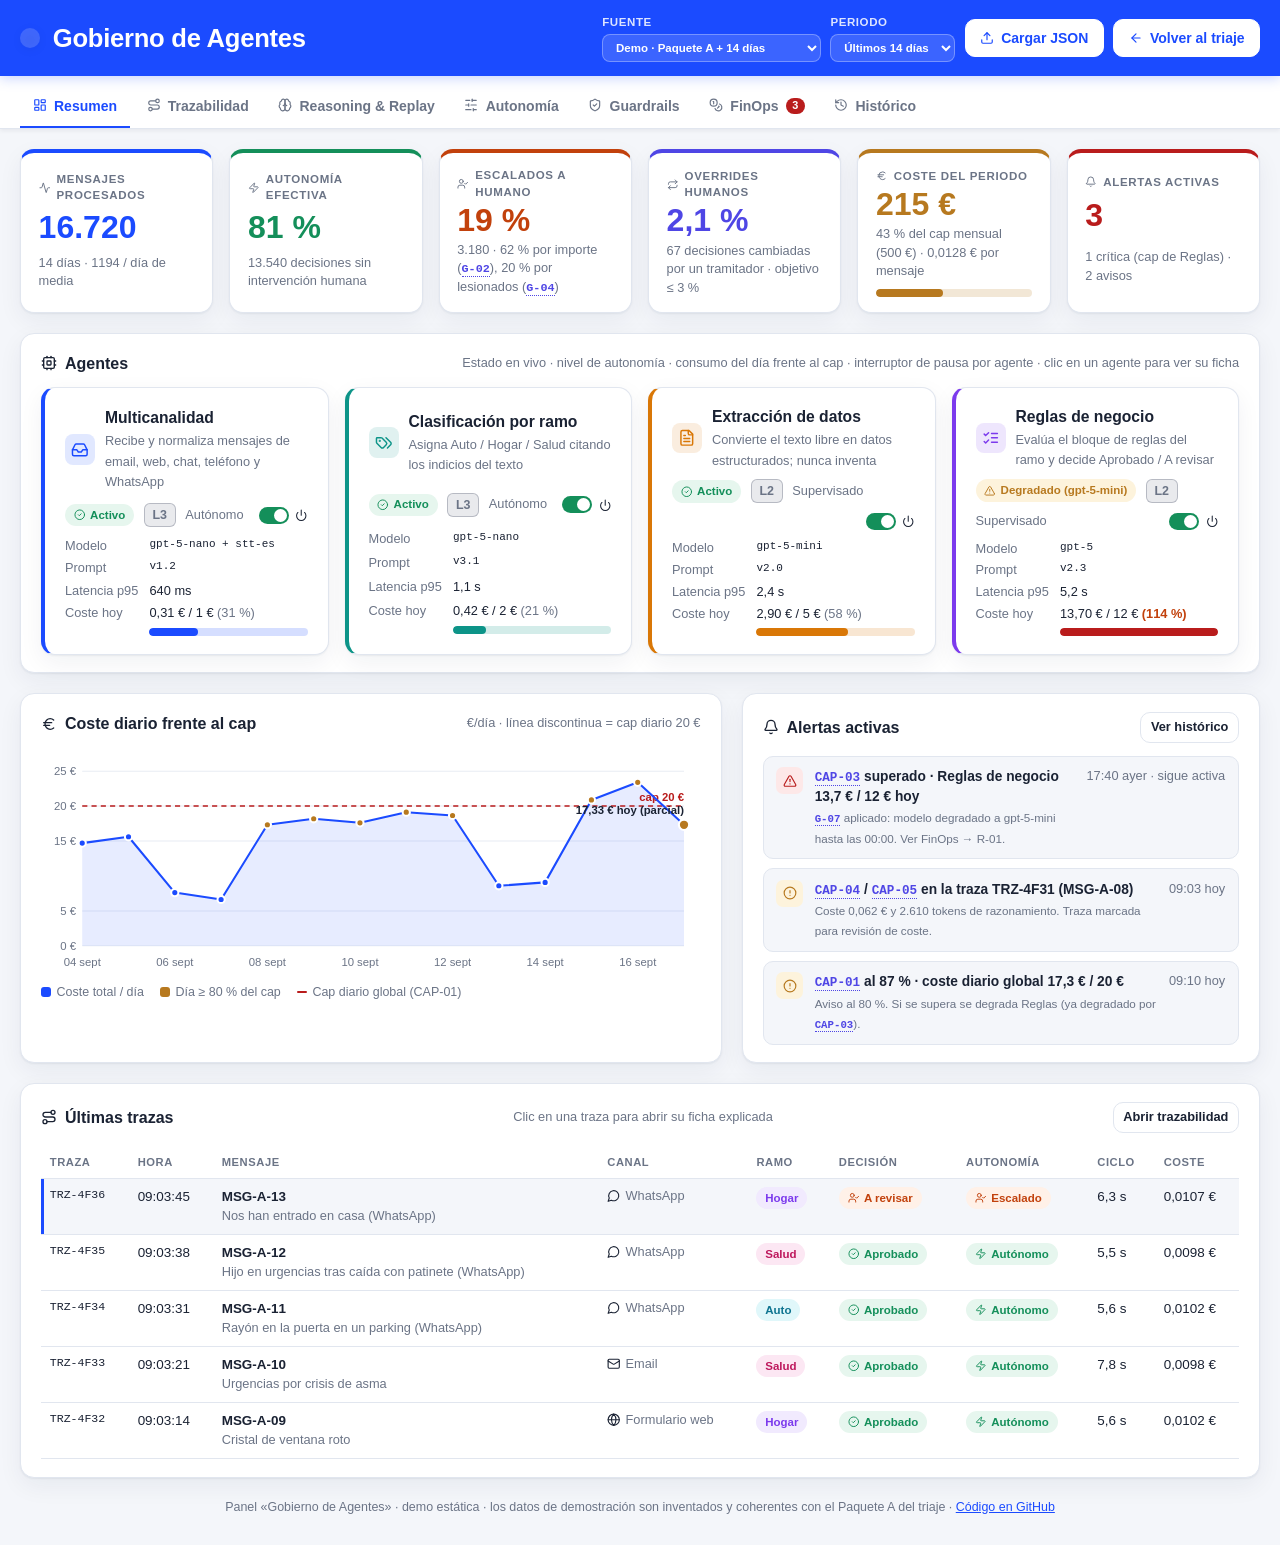
==== commit ad18f22f: "Unificar cabecera de index.html y gobierno.html, y reorganizar el sidebar de prompts Cabecera compar" ====
--- a/gobierno.html
+++ b/gobierno.html
@@ -6,14 +6,14 @@
   <title>Gobierno de Agentes — Triage de mensajes</title>
   <meta name="description" content="Panel de control agéntico del triaje de seguros: trazabilidad y observabilidad de los agentes, Reasoning & Replay, Autonomy engine y FinOps con caps de consumo.">
   <link rel="stylesheet" href="gobierno.css">
+  <link rel="stylesheet" href="header.css">
 </head>
 <body>
 <header class="topbar">
   <div class="brand">
-    <div class="brand-ico" id="brand-ico"></div>
+    <span class="brand-icon" data-lucide="shield-check" aria-hidden="true" focusable="false"></span>
     <div>
       <h1>Gobierno de Agentes</h1>
-      <p class="sub"><span>Trazabilidad</span><span class="sep">·</span><span>Reasoning &amp; Replay</span><span class="sep">·</span><span>Autonomy engine</span><span class="sep">·</span><span>FinOps</span></p>
     </div>
   </div>
   <div class="right">
--- a/gobierno.css
+++ b/gobierno.css
@@ -35,20 +35,12 @@
 .muted { color: var(--muted); }
 .small { font-size: .8rem; }
 
-/* Cabecera igual que la app */
-.topbar { display: flex; align-items: center; justify-content: space-between; gap: 1rem; padding: .8rem 1.25rem; background: var(--header); color: #fff; position: sticky; top: 0; z-index: 5; box-shadow: 0 2px 12px rgba(27,75,255,.25); }
-.brand { display: flex; align-items: center; gap: .8rem; }
-.brand-ico { width: 46px; height: 46px; border-radius: 12px; background: rgba(255,255,255,.16); display: grid; place-items: center; }
-.brand-ico svg { width: 26px; height: 26px; }
-.brand .sub { color: rgba(255,255,255,.85); font-size: .9rem; display: flex; gap: .4rem; flex-wrap: wrap; align-items: center; margin-top: .15rem; }
-.brand .sub .sep { color: #ffd166; }
-.topbar .right { display: flex; align-items: center; gap: .6rem; flex-wrap: wrap; }
+/* .topbar, .brand, .brand-ico y .btn-white están en header.css (compartido con index.html) */
 .btn { font: inherit; font-weight: 600; padding: .5rem .9rem; border-radius: 10px; cursor: pointer; border: 1px solid var(--border); background: var(--surface); color: var(--text); display: inline-flex; align-items: center; gap: .45rem; transition: background .15s, transform .06s; }
 .btn:hover { background: var(--bg); } .btn:active { transform: translateY(1px); }
 .btn:focus-visible { outline: 2px solid var(--primary); outline-offset: 2px; }
 .btn-primary { background: var(--primary); color: #fff; border-color: var(--primary); } .btn-primary:hover { background: #1849c9; }
 .btn-sm { padding: .32rem .6rem; font-size: .8rem; }
-.btn-white { background: #fff; color: var(--header); border-color: #fff; } .btn-white:hover { background: #eef2ff; }
 .pill { font-size: .72rem; font-weight: 700; padding: .18rem .55rem; border-radius: 999px; white-space: nowrap; display: inline-flex; align-items: center; gap: .3rem; }
 .pill-ok { background: var(--ok-bg); color: var(--ok); } .pill-review { background: var(--review-bg); color: var(--review); }
 .pill-warn { background: var(--warn-bg); color: var(--warn); } .pill-crit { background: var(--crit-bg); color: var(--crit); }
@@ -59,8 +51,7 @@
 .ag-ico { --c: var(--primary); width: 1.9rem; height: 1.9rem; border-radius: 8px; display: inline-grid; place-items: center; color: var(--c); background: color-mix(in srgb, var(--c) 13%, transparent); flex: none; }
 .ag-ico svg { width: 1.1rem; height: 1.1rem; }
 
-/* Pestañas */
-.tabs { display: flex; gap: .25rem; padding: .6rem 1.25rem 0; background: var(--surface); border-bottom: 1px solid var(--border); overflow-x: auto; position: sticky; top: var(--top-h, 63px); z-index: 4; }
+/* Pestañas (el contenedor .tabs está en header.css, compartido con .submenu de index.html) */
 .tab { font: inherit; font-weight: 600; color: var(--muted); background: none; border: 0; border-bottom: 3px solid transparent; padding: .6rem .8rem; cursor: pointer; white-space: nowrap; display: inline-flex; align-items: center; gap: .45rem; }
 .tab:hover { color: var(--text); } .tab.is-active { color: var(--primary); border-bottom-color: var(--primary); }
 .tab .n { font-size: .68rem; background: var(--crit); color: #fff; border-radius: 999px; padding: 0 .4rem; }
@@ -174,7 +165,7 @@
 .foot { text-align: center; color: var(--muted); font-size: .78rem; padding: 0 1rem 2rem; }
 .foot:empty { display: none; }
 .topbar label.f { color: rgba(255,255,255,.85); }
-@media (max-width: 600px) { .topbar { flex-direction: column; align-items: flex-start; } .tabs { top: 0; position: static; } .span { grid-template-columns: 1fr; gap: .2rem; } .span .r { text-align: left; } .alert { grid-template-columns: auto 1fr; } .kpi .v { font-size: 1.6rem; } }
+@media (max-width: 600px) { .span { grid-template-columns: 1fr; gap: .2rem; } .span .r { text-align: left; } .alert { grid-template-columns: auto 1fr; } .kpi .v { font-size: 1.6rem; } }
 @media (prefers-reduced-motion: reduce) { * { transition: none !important; } }
 
 /* ─── v2: panel de detalle fijo, listas colapsables, modales, guardrails, kill switch, leyendas interactivas ─── */
--- a/header.css
+++ b/header.css
@@ -0,0 +1,24 @@
+/* Cabecera compartida por index.html y gobierno.html: cabecera azul (.topbar) + barra
+   clara de submenú (.submenu en index, .tabs en gobierno). Usa los mismos nombres de
+   clase que ya existen en cada página (selectores combinados) para no tocar su JS. */
+
+.topbar { display: flex; align-items: center; justify-content: space-between; gap: 1rem; min-height: 76px; padding: .8rem 1.25rem; background: var(--header); color: #fff; position: sticky; top: 0; z-index: 5; box-shadow: 0 2px 12px rgba(27, 75, 255, .25); }
+.brand { display: flex; align-items: center; gap: .8rem; flex: none; }
+.brand-icon, .brand-ico { flex: none; width: 44px; height: 44px; padding: 10px; box-sizing: border-box; border-radius: 12px; background: rgba(255,255,255,.16); color: #fff; display: grid; place-items: center; filter: drop-shadow(0 2px 4px rgba(0,0,0,.25)); }
+.brand-icon svg, .brand-ico svg { width: 24px; height: 24px; }
+.brand h1 { font-size: 1.6rem; margin: 0; letter-spacing: -.01em; line-height: 1.1; white-space: nowrap; }
+
+.topbar-actions, .topbar .right { display: flex; align-items: center; justify-content: flex-end; gap: .6rem; flex-wrap: wrap; flex: 1 1 auto; min-width: 0; margin-top: 0; }
+
+.btn-topbar, .btn-white { background: #fff; color: var(--header); border-color: #fff; display: inline-flex; align-items: center; justify-content: center; gap: .45rem; white-space: nowrap; text-decoration: none; }
+.btn-topbar:hover, .btn-white:hover { background: #e4eaff; color: #1440d6; }
+.btn-topbar:focus-visible, .btn-white:focus-visible { outline: none; box-shadow: 0 0 0 2px #ffd166; }
+
+/* font-size fijo: index.html (body 16px) y gobierno.html (body 14px) parten de bases distintas;
+   se fija aquí para que el texto y los iconos del menú horizontal midan igual en las dos páginas. */
+.submenu, .tabs { display: flex; align-items: center; gap: .25rem; padding: .6rem 1.25rem 0; background: var(--surface); border-bottom: 1px solid var(--border); box-shadow: 0 2px 4px rgba(15, 23, 42, .06); overflow-x: auto; position: sticky; top: var(--top-h, 63px); z-index: 4; font-size: 14px; }
+
+@media (max-width: 600px) {
+  .topbar { flex-direction: column; align-items: flex-start; }
+  .submenu, .tabs { position: static; top: 0; }
+}
